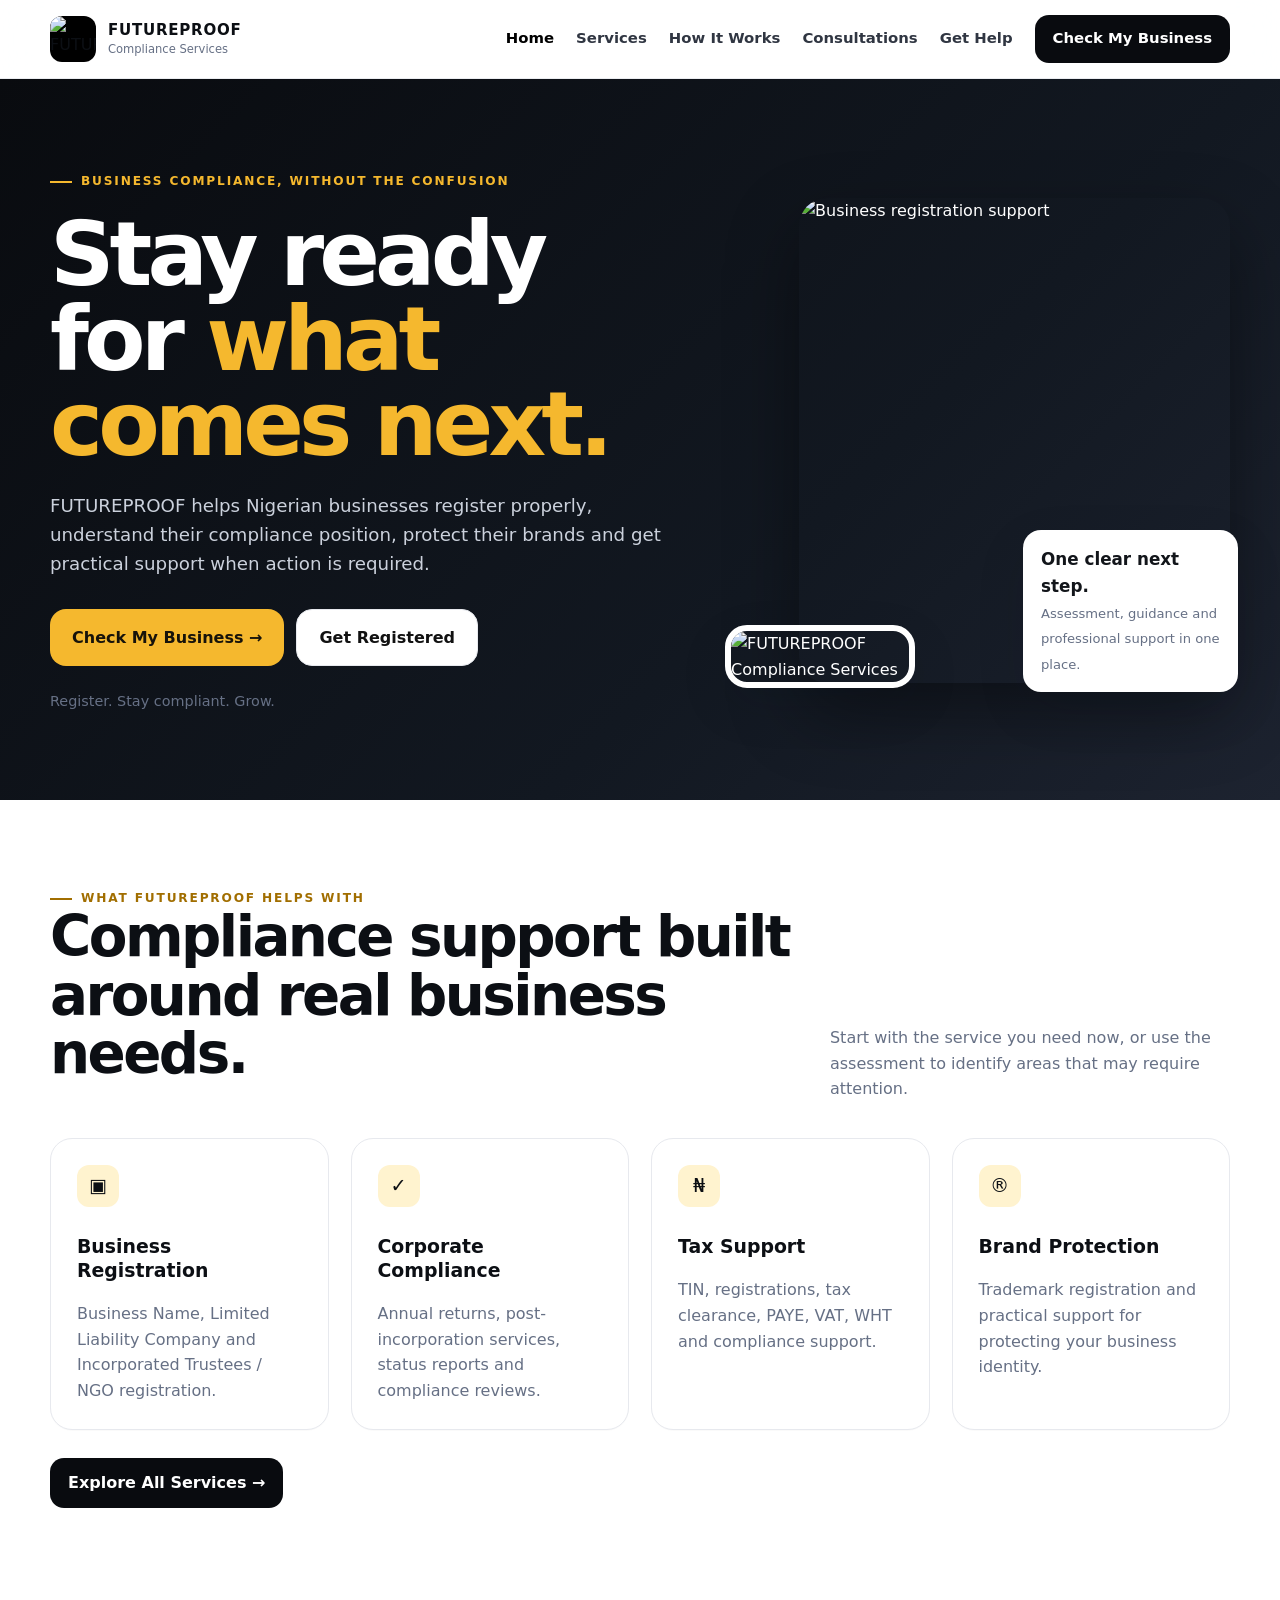
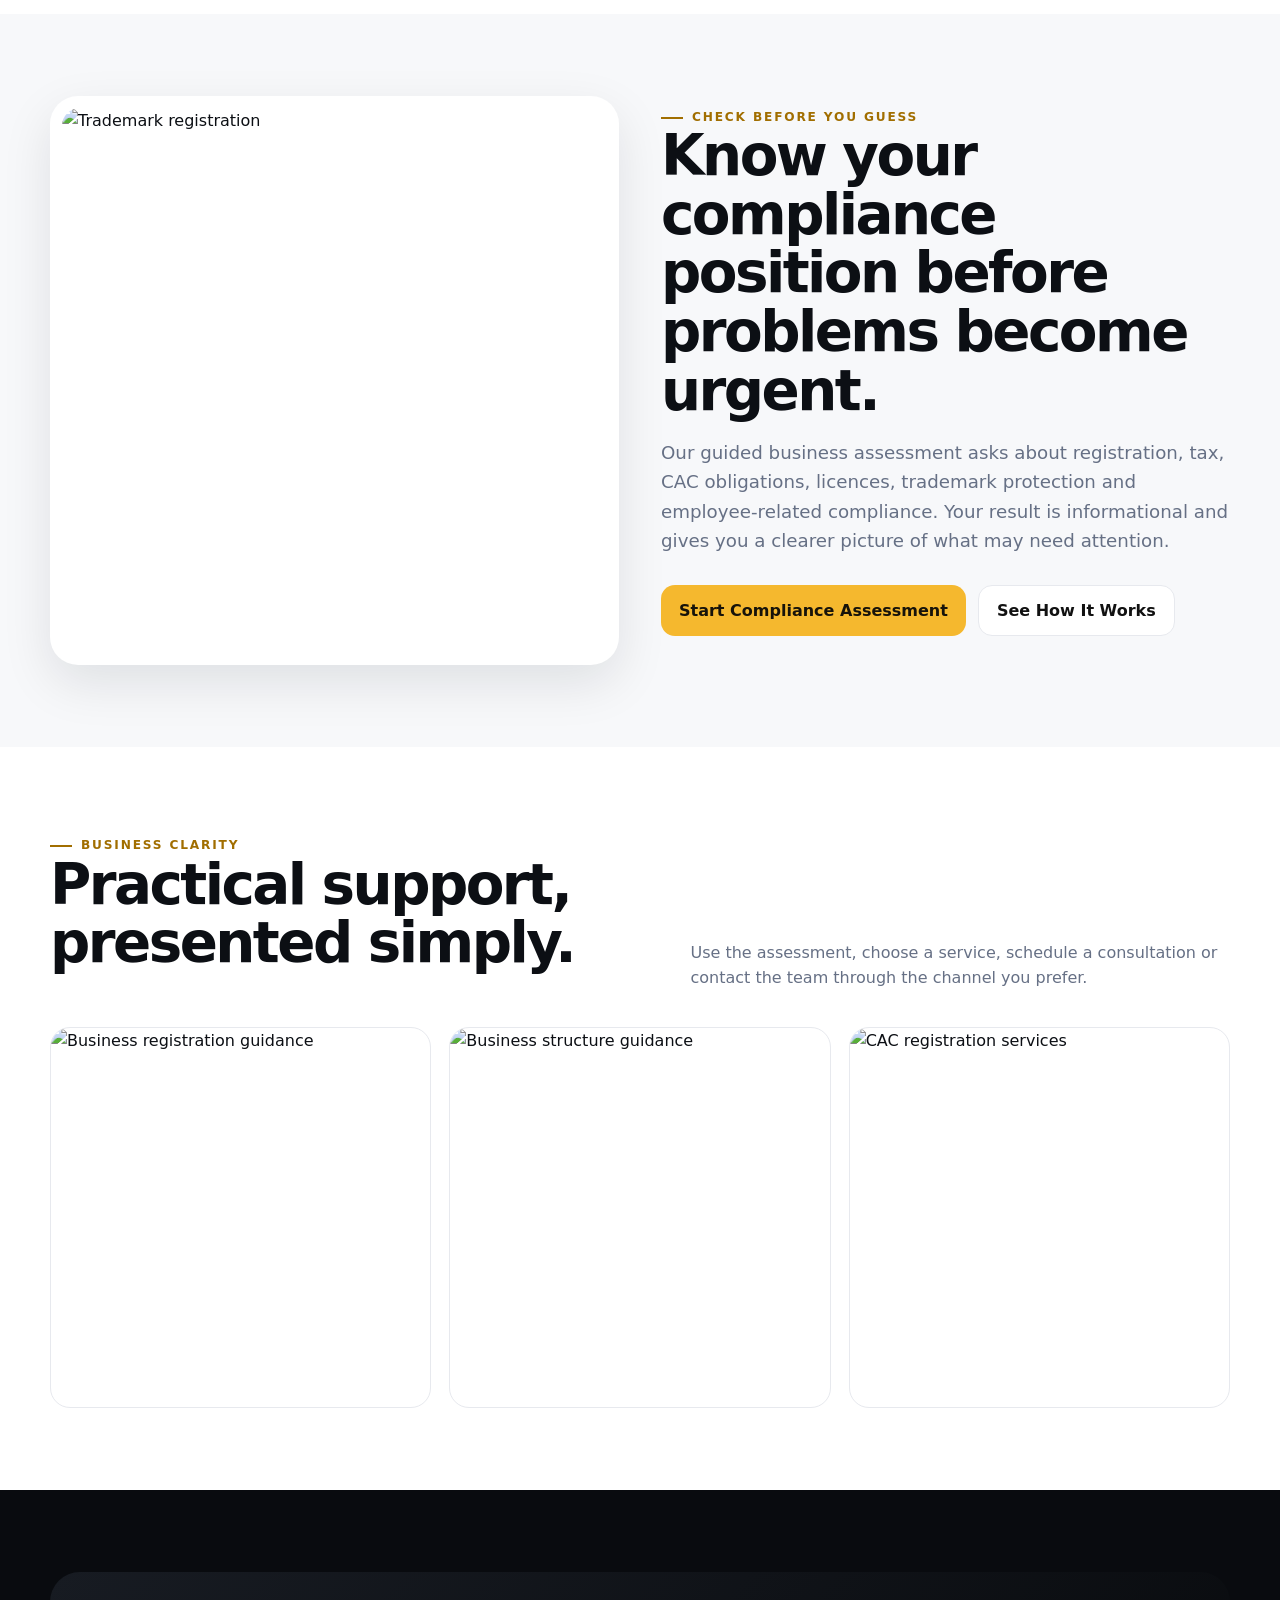
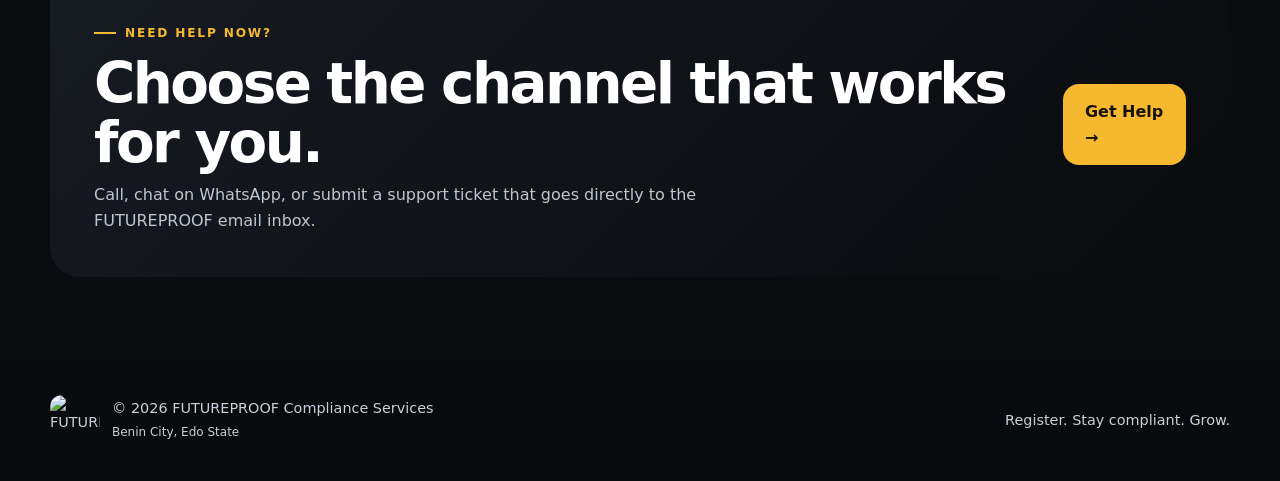
==== index.html @ 862837f2 "Add files via upload" ====
<!doctype html><html lang="en"><head><meta charset="UTF-8"><meta name="viewport" content="width=device-width,initial-scale=1"><meta name="description" content="FUTUREPROOF Compliance Services - business registration, compliance, tax and trademark support in Nigeria."><title>FUTUREPROOF Compliance Services</title><link rel="stylesheet" href="styles.css"></head><body>
<header class="site-header"><div class="container nav-wrap"><a class="brand" href="index.html"><img src="assets/LOGO.jpeg" alt="FUTUREPROOF logo"><span class="brand-copy"><strong>FUTUREPROOF</strong><small>Compliance Services</small></span></a><button class="menu-btn" id="menuBtn">☰</button><nav id="mainNav"><a class="active" href="index.html">Home</a><a href="services.html">Services</a><a href="how-it-works.html">How It Works</a><a href="consultations.html">Consultations</a><a href="get-help.html">Get Help</a><a class="btn btn-dark" href="assessment.html">Check My Business</a></nav></div></header>
<main>
<section class="hero"><div class="container hero-grid"><div><span class="eyebrow">BUSINESS COMPLIANCE, WITHOUT THE CONFUSION</span><h1>Stay ready for <span>what comes next.</span></h1><p class="lead">FUTUREPROOF helps Nigerian businesses register properly, understand their compliance position, protect their brands and get practical support when action is required.</p><div class="actions"><a class="btn btn-gold btn-lg" href="assessment.html">Check My Business →</a><a class="btn btn-light btn-lg" data-wa="Hello FUTUREPROOF, I want to register my business. Please guide me through the process.">Get Registered</a></div><p class="kicker">Register. Stay compliant. Grow.</p></div><div class="hero-visual"><img class="main-photo" src="assets/flyer-build-it.jpeg" alt="Business registration support"><img class="logo-float" src="assets/LOGO.jpeg" alt="FUTUREPROOF Compliance Services"><div class="hero-note"><b>One clear next step.</b><span>Assessment, guidance and professional support in one place.</span></div></div></div></section>
<section class="section white"><div class="container"><div class="section-head"><div><span class="eyebrow" style="color:#a16e00">WHAT FUTUREPROOF HELPS WITH</span><h2>Compliance support built around real business needs.</h2></div><p>Start with the service you need now, or use the assessment to identify areas that may require attention.</p></div><div class="grid grid-4"><article class="card"><div class="icon">▣</div><h3>Business Registration</h3><p>Business Name, Limited Liability Company and Incorporated Trustees / NGO registration.</p></article><article class="card"><div class="icon">✓</div><h3>Corporate Compliance</h3><p>Annual returns, post-incorporation services, status reports and compliance reviews.</p></article><article class="card"><div class="icon">₦</div><h3>Tax Support</h3><p>TIN, registrations, tax clearance, PAYE, VAT, WHT and compliance support.</p></article><article class="card"><div class="icon">®</div><h3>Brand Protection</h3><p>Trademark registration and practical support for protecting your business identity.</p></article></div><div class="actions" style="margin-top:28px"><a class="btn btn-dark" href="services.html">Explore All Services →</a></div></div></section>
<section class="section"><div class="container split"><div class="flyer-frame"><img src="assets/flyer-trademark.jpeg" alt="Trademark registration"></div><div><span class="eyebrow" style="color:#a16e00">CHECK BEFORE YOU GUESS</span><h2>Know your compliance position before problems become urgent.</h2><p class="lead" style="color:#667085">Our guided business assessment asks about registration, tax, CAC obligations, licences, trademark protection and employee-related compliance. Your result is informational and gives you a clearer picture of what may need attention.</p><div class="actions"><a class="btn btn-gold" href="assessment.html">Start Compliance Assessment</a><a class="btn btn-light" href="how-it-works.html">See How It Works</a></div></div></div></section>
<section class="section white"><div class="container"><div class="section-head"><div><span class="eyebrow" style="color:#a16e00">BUSINESS CLARITY</span><h2>Practical support, presented simply.</h2></div><p>Use the assessment, choose a service, schedule a consultation or contact the team through the channel you prefer.</p></div><div class="gallery"><img src="assets/flyer-impact.jpeg" alt="Business registration guidance"><img src="assets/flyer-business-type.jpeg" alt="Business structure guidance"><img src="assets/flyer-cac.jpeg" alt="CAC registration services"></div></div></section>
<section class="section dark"><div class="container"><div class="cta-band"><div><span class="eyebrow">NEED HELP NOW?</span><h2 style="margin:12px 0 10px">Choose the channel that works for you.</h2><p>Call, chat on WhatsApp, or submit a support ticket that goes directly to the FUTUREPROOF email inbox.</p></div><a class="btn btn-gold btn-lg" href="get-help.html">Get Help →</a></div></div></section>
</main><footer><div class="container footer-grid"><div class="footer-brand"><img src="assets/LOGO.jpeg" alt="FUTUREPROOF"><span>© 2026 FUTUREPROOF Compliance Services<br><small>Benin City, Edo State</small></span></div><span>Register. Stay compliant. Grow.</span></div></footer><script src="common.js"></script></body></html>
---- styles.css ----
:root{
  --bg:#f7f8fa;
  --surface:#ffffff;
  --ink:#0c0f14;
  --muted:#667085;
  --line:#e7e9ee;
  --gold:#f5b82e;
  --gold-2:#ffd86b;
  --dark:#090b0f;
  --dark-2:#11151c;
  --success:#14804a;
  --warning:#a66700;
  --danger:#b42318;
  --radius:22px;
  --shadow:0 18px 50px rgba(14,18,25,.10);
  --max:1180px;
}
*{box-sizing:border-box}
html{scroll-behavior:smooth}
body{margin:0;font-family:Inter,ui-sans-serif,system-ui,-apple-system,BlinkMacSystemFont,"Segoe UI",sans-serif;background:var(--bg);color:var(--ink);line-height:1.6}
a{color:inherit;text-decoration:none}
img{display:block;max-width:100%}
button,input,select,textarea{font:inherit}
.container{width:min(var(--max),calc(100% - 36px));margin:auto}
.site-header{position:sticky;top:0;z-index:50;background:rgba(255,255,255,.9);backdrop-filter:blur(18px);border-bottom:1px solid rgba(231,233,238,.85)}
.nav-wrap{display:flex;align-items:center;justify-content:space-between;min-height:78px;gap:22px}
.brand{display:flex;align-items:center;gap:12px;min-width:230px}
.brand img{width:46px;height:46px;border-radius:12px;object-fit:cover;background:#000}
.brand-copy{display:flex;flex-direction:column;line-height:1.05}
.brand-copy strong{font-size:.94rem;letter-spacing:.05em}
.brand-copy small{font-size:.72rem;color:var(--muted);margin-top:5px}
nav{display:flex;align-items:center;gap:22px;font-size:.93rem;font-weight:650}
nav a{color:#303642}
nav a:hover,nav a.active{color:#000}
.menu-btn{display:none;border:1px solid var(--line);background:#fff;border-radius:12px;width:44px;height:44px;font-size:1.2rem}
.btn{display:inline-flex;align-items:center;justify-content:center;gap:8px;border:0;border-radius:14px;padding:12px 18px;font-weight:750;cursor:pointer;transition:.2s ease}
.btn:hover{transform:translateY(-1px)}
.btn-dark{background:var(--dark);color:#fff}
.btn-gold{background:var(--gold);color:#17130a}
.btn-light{background:#fff;color:#111;border:1px solid var(--line)}
.btn-outline{background:transparent;border:1px solid #cfd4dc;color:#20252d}
.btn-lg{padding:15px 22px;border-radius:16px}
.btn.full{width:100%}
.hero{background:linear-gradient(135deg,#090b0f 0%,#121821 63%,#1d2330 100%);color:#fff;padding:86px 0 72px;overflow:hidden}
.hero-grid{display:grid;grid-template-columns:1.1fr .9fr;gap:58px;align-items:center}
.eyebrow{display:inline-flex;align-items:center;gap:9px;font-size:.76rem;font-weight:800;letter-spacing:.15em;text-transform:uppercase;color:var(--gold)}
.eyebrow::before{content:"";width:22px;height:2px;background:currentColor}
h1,h2,h3,p{margin-top:0}
h1{font-size:clamp(3rem,7vw,6.2rem);line-height:.95;letter-spacing:-.055em;margin:20px 0 24px;max-width:780px}
h1 span{color:var(--gold)}
h2{font-size:clamp(2rem,4.4vw,3.8rem);line-height:1.04;letter-spacing:-.045em;margin-bottom:18px}
h3{font-size:1.18rem;line-height:1.25}
.lead{font-size:1.14rem;color:#cbd1dc;max-width:650px}
.actions{display:flex;gap:12px;flex-wrap:wrap;margin:30px 0 24px}
.hero-visual{position:relative;min-height:520px}
.hero-visual .main-photo{position:absolute;inset:12px 0 0 74px;width:calc(100% - 74px);height:485px;object-fit:cover;border-radius:28px;box-shadow:0 30px 70px rgba(0,0,0,.4)}
.hero-visual .logo-float{position:absolute;left:0;bottom:18px;width:190px;border-radius:22px;border:6px solid #fff;box-shadow:var(--shadow)}
.hero-note{position:absolute;right:-8px;bottom:14px;background:#fff;color:#12151a;border-radius:18px;padding:16px 18px;width:215px;box-shadow:var(--shadow)}
.hero-note b{display:block;font-size:1.05rem}
.hero-note span{font-size:.82rem;color:var(--muted)}
.section{padding:82px 0}
.section.white{background:#fff}
.section.dark{background:var(--dark);color:#fff}
.section-head{display:flex;justify-content:space-between;gap:24px;align-items:end;margin-bottom:36px}
.section-head p{max-width:620px;color:var(--muted);margin-bottom:0}
.dark .section-head p{color:#aeb6c4}
.grid{display:grid;gap:22px}
.grid-3{grid-template-columns:repeat(3,1fr)}
.grid-4{grid-template-columns:repeat(4,1fr)}
.card{background:var(--surface);border:1px solid var(--line);border-radius:var(--radius);padding:26px;box-shadow:0 1px 0 rgba(0,0,0,.02)}
.card.soft{background:#fbfbfc}
.card.dark-card{background:#151922;color:#fff;border-color:#252b36}
.card p{color:var(--muted);margin-bottom:0}
.dark-card p{color:#aeb6c4}
.icon{width:42px;height:42px;border-radius:12px;background:#fff3cf;display:grid;place-items:center;margin-bottom:28px;font-size:1.2rem}
.pill{display:inline-flex;padding:7px 11px;border-radius:999px;background:#fff3cf;color:#7a5500;font-weight:750;font-size:.75rem}
.split{display:grid;grid-template-columns:1fr 1fr;gap:42px;align-items:center}
.flyer-frame{background:#fff;padding:12px;border-radius:28px;box-shadow:var(--shadow)}
.flyer-frame img{width:100%;border-radius:18px;aspect-ratio:1/1;object-fit:cover}
.gallery{display:grid;grid-template-columns:repeat(3,1fr);gap:18px}
.gallery img{width:100%;aspect-ratio:1/1;object-fit:cover;border-radius:20px;border:1px solid var(--line);background:#fff}
.cta-band{background:linear-gradient(135deg,#171b22,#080a0d);border-radius:30px;color:#fff;padding:44px;display:flex;justify-content:space-between;gap:30px;align-items:center}
.cta-band p{color:#bfc6d2;margin:0;max-width:640px}
.page-hero{padding:72px 0 56px;background:#fff;border-bottom:1px solid var(--line)}
.page-hero h1{color:#111;font-size:clamp(2.6rem,6vw,5.3rem);max-width:900px}
.page-hero h1 span{color:#b47a00}
.page-hero p{max-width:760px;color:var(--muted);font-size:1.08rem}
.steps{display:grid;grid-template-columns:repeat(4,1fr);gap:16px}
.step{background:#fff;border:1px solid var(--line);border-radius:20px;padding:24px}
.step b{display:inline-grid;place-items:center;width:40px;height:40px;border-radius:12px;background:#111;color:#fff;margin-bottom:26px}
.step p{color:var(--muted)}
.form-shell{max-width:880px;margin:auto;background:#fff;border:1px solid var(--line);border-radius:28px;padding:32px;box-shadow:var(--shadow)}
.progress-line{height:7px;background:#edf0f4;border-radius:99px;overflow:hidden;margin-bottom:12px}
.progress-line>div{height:100%;width:0;background:linear-gradient(90deg,var(--gold),#ffda65);transition:.25s}
.progress-meta{display:flex;justify-content:space-between;color:var(--muted);font-size:.84rem;margin-bottom:32px}
.field{margin-bottom:20px}
.field label{display:block;font-weight:750;margin-bottom:8px}
.field input,.field select,.field textarea{width:100%;border:1px solid #d8dde5;border-radius:13px;padding:13px 14px;background:#fff;color:#111;outline:none}
.field textarea{min-height:135px;resize:vertical}
.field input:focus,.field select:focus,.field textarea:focus{border-color:#c99820;box-shadow:0 0 0 4px rgba(245,184,46,.14)}
.field small{display:block;color:var(--muted);margin-top:6px}
.option-grid{display:grid;grid-template-columns:repeat(2,1fr);gap:12px}
.option{border:1px solid #d8dde5;border-radius:14px;padding:14px;cursor:pointer;background:#fff}
.option:has(input:checked){border-color:#d9a319;background:#fff9e8}
.option input{margin-right:8px}
.form-actions{display:flex;justify-content:space-between;gap:12px;margin-top:30px}
.results-head{display:grid;grid-template-columns:160px 1fr;gap:26px;align-items:center}
.score-ring{width:150px;height:150px;border-radius:50%;display:grid;place-items:center;background:conic-gradient(var(--gold) var(--score,0%),#eceef2 0);position:relative}
.score-ring::after{content:"";position:absolute;inset:14px;background:#fff;border-radius:50%}
.score-ring strong{position:relative;z-index:1;font-size:2rem}
.result-list{display:grid;gap:12px;margin-top:28px}
.result-item{display:flex;justify-content:space-between;gap:18px;align-items:center;border:1px solid var(--line);border-radius:15px;padding:14px 16px}
.status{font-size:.78rem;font-weight:800;padding:6px 9px;border-radius:999px;white-space:nowrap}
.status.ok{background:#e8f7ef;color:var(--success)}
.status.warn{background:#fff3d7;color:var(--warning)}
.status.bad{background:#feecea;color:var(--danger)}
.status.na{background:#f0f2f5;color:#667085}
.contact-methods{display:grid;grid-template-columns:repeat(3,1fr);gap:18px}
.method{background:#fff;border:1px solid var(--line);border-radius:22px;padding:26px}
.method .big{font-size:2rem;margin-bottom:18px}
.ticket-layout{display:grid;grid-template-columns:.8fr 1.2fr;gap:28px}
.note{border:1px solid #efd487;background:#fff8e5;border-radius:14px;padding:14px;color:#6e5411;font-size:.9rem}
.consult-card{display:flex;flex-direction:column;min-height:280px}
.consult-card .actions{margin-top:auto}
footer{background:#080a0d;color:#c8cfda;padding:36px 0;font-size:.9rem}
.footer-grid{display:flex;justify-content:space-between;gap:18px;align-items:center}
.footer-grid img{width:50px;height:50px;object-fit:cover;border-radius:12px}
.footer-brand{display:flex;align-items:center;gap:12px}
.kicker{color:var(--muted);font-size:.9rem}
@media(max-width:900px){
  nav{display:none;position:absolute;top:72px;left:18px;right:18px;flex-direction:column;align-items:stretch;background:#fff;padding:18px;border:1px solid var(--line);border-radius:18px;box-shadow:var(--shadow)}
  nav.open{display:flex}.menu-btn{display:block}.brand{min-width:auto}
  .hero-grid,.split,.ticket-layout{grid-template-columns:1fr}.hero{padding-top:60px}.hero-visual{min-height:460px}.hero-visual .main-photo{left:45px;width:calc(100% - 45px);height:420px}
  .grid-3,.grid-4,.steps,.contact-methods{grid-template-columns:1fr 1fr}.gallery{grid-template-columns:repeat(2,1fr)}
  .section-head{align-items:start;flex-direction:column}.cta-band{align-items:flex-start;flex-direction:column}
}
@media(max-width:600px){
  .container{width:min(100% - 24px,var(--max))}.site-header .container{width:calc(100% - 20px)}
  .brand-copy strong{font-size:.83rem}.brand-copy small{font-size:.65rem}.brand img{width:40px;height:40px}
  .hero{padding:46px 0}.hero-grid{gap:34px}.hero-visual{min-height:355px}.hero-visual .main-photo{left:30px;width:calc(100% - 30px);height:320px;border-radius:20px}.hero-visual .logo-float{width:120px;border-width:4px}.hero-note{display:none}
  .grid-3,.grid-4,.steps,.contact-methods,.gallery,.option-grid{grid-template-columns:1fr}
  .section{padding:58px 0}.page-hero{padding:50px 0 40px}.form-shell{padding:20px;border-radius:20px}
  .results-head{grid-template-columns:1fr}.score-ring{margin:auto}.result-item{align-items:flex-start;flex-direction:column}.footer-grid{align-items:flex-start;flex-direction:column}
  .actions,.form-actions{flex-direction:column}.actions .btn,.form-actions .btn{width:100%}
}
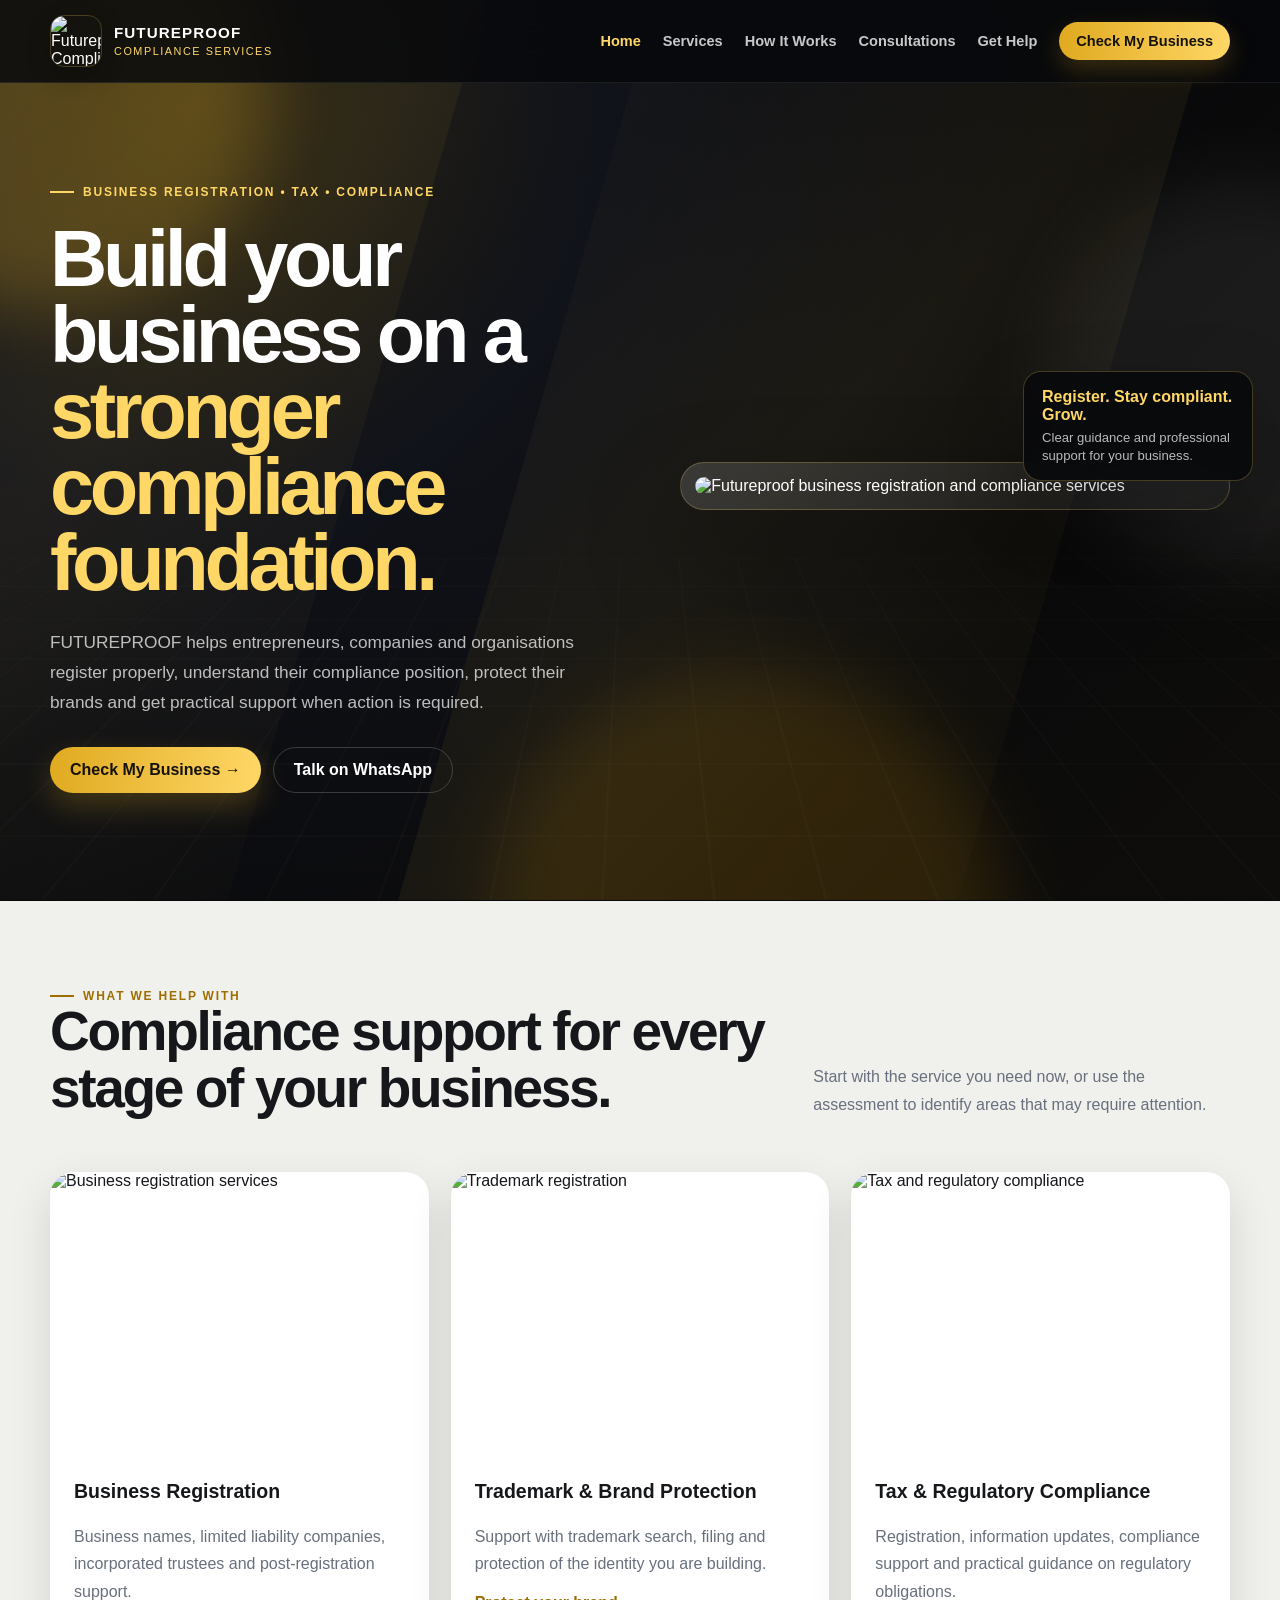
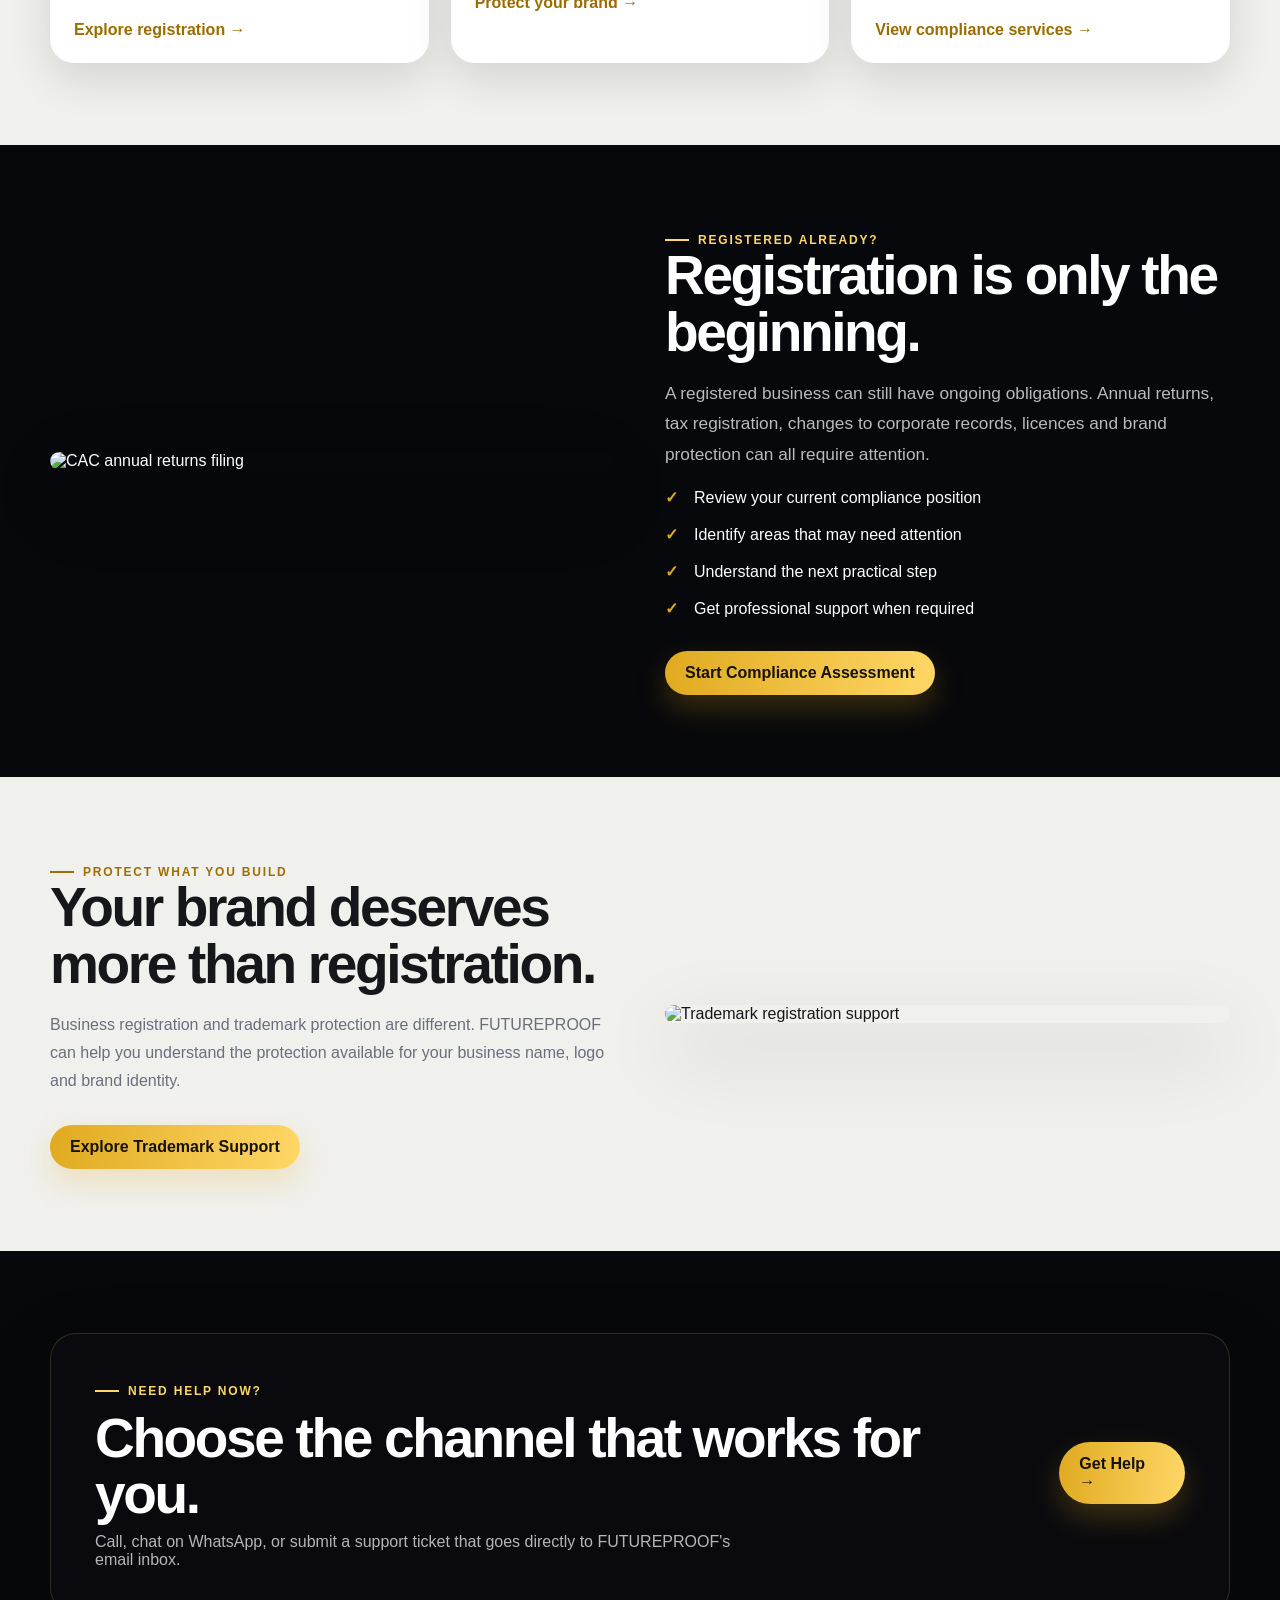
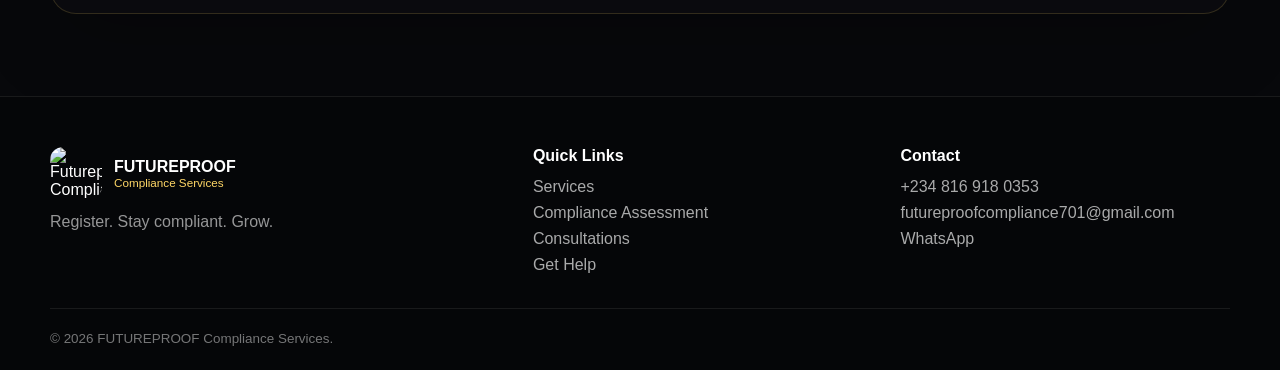
==== commit 731e496d: "Add files via upload" ====
--- a/index.html
+++ b/index.html
@@ -1,9 +1,8 @@
-<!doctype html><html lang="en"><head><meta charset="UTF-8"><meta name="viewport" content="width=device-width,initial-scale=1"><meta name="description" content="FUTUREPROOF Compliance Services - business registration, compliance, tax and trademark support in Nigeria."><title>FUTUREPROOF Compliance Services</title><link rel="stylesheet" href="styles.css"></head><body>
-<header class="site-header"><div class="container nav-wrap"><a class="brand" href="index.html"><img src="assets/LOGO.jpeg" alt="FUTUREPROOF logo"><span class="brand-copy"><strong>FUTUREPROOF</strong><small>Compliance Services</small></span></a><button class="menu-btn" id="menuBtn">☰</button><nav id="mainNav"><a class="active" href="index.html">Home</a><a href="services.html">Services</a><a href="how-it-works.html">How It Works</a><a href="consultations.html">Consultations</a><a href="get-help.html">Get Help</a><a class="btn btn-dark" href="assessment.html">Check My Business</a></nav></div></header>
-<main>
-<section class="hero"><div class="container hero-grid"><div><span class="eyebrow">BUSINESS COMPLIANCE, WITHOUT THE CONFUSION</span><h1>Stay ready for <span>what comes next.</span></h1><p class="lead">FUTUREPROOF helps Nigerian businesses register properly, understand their compliance position, protect their brands and get practical support when action is required.</p><div class="actions"><a class="btn btn-gold btn-lg" href="assessment.html">Check My Business →</a><a class="btn btn-light btn-lg" data-wa="Hello FUTUREPROOF, I want to register my business. Please guide me through the process.">Get Registered</a></div><p class="kicker">Register. Stay compliant. Grow.</p></div><div class="hero-visual"><img class="main-photo" src="assets/flyer-build-it.jpeg" alt="Business registration support"><img class="logo-float" src="assets/LOGO.jpeg" alt="FUTUREPROOF Compliance Services"><div class="hero-note"><b>One clear next step.</b><span>Assessment, guidance and professional support in one place.</span></div></div></div></section>
-<section class="section white"><div class="container"><div class="section-head"><div><span class="eyebrow" style="color:#a16e00">WHAT FUTUREPROOF HELPS WITH</span><h2>Compliance support built around real business needs.</h2></div><p>Start with the service you need now, or use the assessment to identify areas that may require attention.</p></div><div class="grid grid-4"><article class="card"><div class="icon">▣</div><h3>Business Registration</h3><p>Business Name, Limited Liability Company and Incorporated Trustees / NGO registration.</p></article><article class="card"><div class="icon">✓</div><h3>Corporate Compliance</h3><p>Annual returns, post-incorporation services, status reports and compliance reviews.</p></article><article class="card"><div class="icon">₦</div><h3>Tax Support</h3><p>TIN, registrations, tax clearance, PAYE, VAT, WHT and compliance support.</p></article><article class="card"><div class="icon">®</div><h3>Brand Protection</h3><p>Trademark registration and practical support for protecting your business identity.</p></article></div><div class="actions" style="margin-top:28px"><a class="btn btn-dark" href="services.html">Explore All Services →</a></div></div></section>
-<section class="section"><div class="container split"><div class="flyer-frame"><img src="assets/flyer-trademark.jpeg" alt="Trademark registration"></div><div><span class="eyebrow" style="color:#a16e00">CHECK BEFORE YOU GUESS</span><h2>Know your compliance position before problems become urgent.</h2><p class="lead" style="color:#667085">Our guided business assessment asks about registration, tax, CAC obligations, licences, trademark protection and employee-related compliance. Your result is informational and gives you a clearer picture of what may need attention.</p><div class="actions"><a class="btn btn-gold" href="assessment.html">Start Compliance Assessment</a><a class="btn btn-light" href="how-it-works.html">See How It Works</a></div></div></div></section>
-<section class="section white"><div class="container"><div class="section-head"><div><span class="eyebrow" style="color:#a16e00">BUSINESS CLARITY</span><h2>Practical support, presented simply.</h2></div><p>Use the assessment, choose a service, schedule a consultation or contact the team through the channel you prefer.</p></div><div class="gallery"><img src="assets/flyer-impact.jpeg" alt="Business registration guidance"><img src="assets/flyer-business-type.jpeg" alt="Business structure guidance"><img src="assets/flyer-cac.jpeg" alt="CAC registration services"></div></div></section>
-<section class="section dark"><div class="container"><div class="cta-band"><div><span class="eyebrow">NEED HELP NOW?</span><h2 style="margin:12px 0 10px">Choose the channel that works for you.</h2><p>Call, chat on WhatsApp, or submit a support ticket that goes directly to the FUTUREPROOF email inbox.</p></div><a class="btn btn-gold btn-lg" href="get-help.html">Get Help →</a></div></div></section>
-</main><footer><div class="container footer-grid"><div class="footer-brand"><img src="assets/LOGO.jpeg" alt="FUTUREPROOF"><span>© 2026 FUTUREPROOF Compliance Services<br><small>Benin City, Edo State</small></span></div><span>Register. Stay compliant. Grow.</span></div></footer><script src="common.js"></script></body></html>
+<!doctype html><html lang="en"><head><meta charset="UTF-8"><meta name="viewport" content="width=device-width,initial-scale=1"><meta name="description" content="FUTUREPROOF Compliance Services helps Nigerian businesses register, stay compliant, protect their brands and grow."><title>FUTUREPROOF Compliance Services</title><link rel="stylesheet" href="styles.css"></head><body>
+<div id="site-header"></div><main class="page-content">
+<section class="hero"><div class="container hero-grid"><div class="reveal"><span class="eyebrow">BUSINESS REGISTRATION • TAX • COMPLIANCE</span><h1>Build your business on a <span>stronger compliance foundation.</span></h1><p class="lead">FUTUREPROOF helps entrepreneurs, companies and organisations register properly, understand their compliance position, protect their brands and get practical support when action is required.</p><div class="actions"><a class="btn btn-gold" href="assessment.html">Check My Business →</a><a class="btn btn-outline" data-wa="Hello FUTUREPROOF, I would like help with business registration and compliance.">Talk on WhatsApp</a></div></div><div class="hero-visual reveal"><img src="assets/business-registration.jpeg" alt="Futureproof business registration and compliance services"><div class="hero-note"><b>Register. Stay compliant. Grow.</b><span>Clear guidance and professional support for your business.</span></div></div></div></section>
+<section class="section white"><div class="container"><div class="section-head reveal"><div><span class="eyebrow dark-eyebrow">WHAT WE HELP WITH</span><h2>Compliance support for every stage of your business.</h2></div><p>Start with the service you need now, or use the assessment to identify areas that may require attention.</p></div><div class="grid grid-3"><article class="feature-card reveal"><img src="assets/business-registration.jpeg" alt="Business registration services"><div class="feature-card-body"><h3>Business Registration</h3><p>Business names, limited liability companies, incorporated trustees and post-registration support.</p><a class="text-link" href="services.html">Explore registration →</a></div></article><article class="feature-card reveal"><img src="assets/trademark-registration.jpeg" alt="Trademark registration"><div class="feature-card-body"><h3>Trademark & Brand Protection</h3><p>Support with trademark search, filing and protection of the identity you are building.</p><a class="text-link" href="services.html">Protect your brand →</a></div></article><article class="feature-card reveal"><img src="assets/nrs-registration.jpeg" alt="Tax and regulatory compliance"><div class="feature-card-body"><h3>Tax & Regulatory Compliance</h3><p>Registration, information updates, compliance support and practical guidance on regulatory obligations.</p><a class="text-link" href="services.html">View compliance services →</a></div></article></div></div></section>
+<section class="section dark"><div class="container split"><div class="split-image reveal"><img src="assets/annual-returns.jpeg" alt="CAC annual returns filing"></div><div class="reveal"><span class="eyebrow">REGISTERED ALREADY?</span><h2>Registration is only the beginning.</h2><p class="lead">A registered business can still have ongoing obligations. Annual returns, tax registration, changes to corporate records, licences and brand protection can all require attention.</p><ul class="check-list"><li>Review your current compliance position</li><li>Identify areas that may need attention</li><li>Understand the next practical step</li><li>Get professional support when required</li></ul><div class="actions"><a class="btn btn-gold" href="assessment.html">Start Compliance Assessment</a></div></div></div></section>
+<section class="section white"><div class="container split"><div class="reveal"><span class="eyebrow dark-eyebrow">PROTECT WHAT YOU BUILD</span><h2>Your brand deserves more than registration.</h2><p style="color:var(--muted);line-height:1.75">Business registration and trademark protection are different. FUTUREPROOF can help you understand the protection available for your business name, logo and brand identity.</p><div class="actions"><a class="btn btn-gold" href="services.html">Explore Trademark Support</a></div></div><div class="split-image reveal"><img src="assets/trademark-registration.jpeg" alt="Trademark registration support"></div></div></section>
+<section class="section dark"><div class="container"><div class="dark-glass cta-band reveal"><div><span class="eyebrow">NEED HELP NOW?</span><h2 style="margin:12px 0 10px">Choose the channel that works for you.</h2><p>Call, chat on WhatsApp, or submit a support ticket that goes directly to FUTUREPROOF's email inbox.</p></div><a class="btn btn-gold" href="get-help.html">Get Help →</a></div></div></section>
+</main><div id="site-footer"></div><script src="common.js"></script></body></html>
--- a/styles.css
+++ b/styles.css
@@ -1,145 +1,15 @@
 :root{
-  --bg:#f7f8fa;
-  --surface:#ffffff;
-  --ink:#0c0f14;
-  --muted:#667085;
-  --line:#e7e9ee;
-  --gold:#f5b82e;
-  --gold-2:#ffd86b;
-  --dark:#090b0f;
-  --dark-2:#11151c;
-  --success:#14804a;
-  --warning:#a66700;
-  --danger:#b42318;
-  --radius:22px;
-  --shadow:0 18px 50px rgba(14,18,25,.10);
-  --max:1180px;
+  --bg:#07080b;--bg2:#111319;--surface:#fff;--surface-soft:#f6f6f3;--ink:#15171b;--muted:#68707d;
+  --gold:#e0aa20;--gold2:#ffd766;--gold3:#9d6f00;--line:#e4e6eb;--dark:#0b0c10;
+  --shadow:0 28px 80px rgba(0,0,0,.20);--shadow-soft:0 16px 44px rgba(0,0,0,.12);--radius:26px;--max:1180px;
 }
-*{box-sizing:border-box}
-html{scroll-behavior:smooth}
-body{margin:0;font-family:Inter,ui-sans-serif,system-ui,-apple-system,BlinkMacSystemFont,"Segoe UI",sans-serif;background:var(--bg);color:var(--ink);line-height:1.6}
-a{color:inherit;text-decoration:none}
-img{display:block;max-width:100%}
-button,input,select,textarea{font:inherit}
-.container{width:min(var(--max),calc(100% - 36px));margin:auto}
-.site-header{position:sticky;top:0;z-index:50;background:rgba(255,255,255,.9);backdrop-filter:blur(18px);border-bottom:1px solid rgba(231,233,238,.85)}
-.nav-wrap{display:flex;align-items:center;justify-content:space-between;min-height:78px;gap:22px}
-.brand{display:flex;align-items:center;gap:12px;min-width:230px}
-.brand img{width:46px;height:46px;border-radius:12px;object-fit:cover;background:#000}
-.brand-copy{display:flex;flex-direction:column;line-height:1.05}
-.brand-copy strong{font-size:.94rem;letter-spacing:.05em}
-.brand-copy small{font-size:.72rem;color:var(--muted);margin-top:5px}
-nav{display:flex;align-items:center;gap:22px;font-size:.93rem;font-weight:650}
-nav a{color:#303642}
-nav a:hover,nav a.active{color:#000}
-.menu-btn{display:none;border:1px solid var(--line);background:#fff;border-radius:12px;width:44px;height:44px;font-size:1.2rem}
-.btn{display:inline-flex;align-items:center;justify-content:center;gap:8px;border:0;border-radius:14px;padding:12px 18px;font-weight:750;cursor:pointer;transition:.2s ease}
-.btn:hover{transform:translateY(-1px)}
-.btn-dark{background:var(--dark);color:#fff}
-.btn-gold{background:var(--gold);color:#17130a}
-.btn-light{background:#fff;color:#111;border:1px solid var(--line)}
-.btn-outline{background:transparent;border:1px solid #cfd4dc;color:#20252d}
-.btn-lg{padding:15px 22px;border-radius:16px}
-.btn.full{width:100%}
-.hero{background:linear-gradient(135deg,#090b0f 0%,#121821 63%,#1d2330 100%);color:#fff;padding:86px 0 72px;overflow:hidden}
-.hero-grid{display:grid;grid-template-columns:1.1fr .9fr;gap:58px;align-items:center}
-.eyebrow{display:inline-flex;align-items:center;gap:9px;font-size:.76rem;font-weight:800;letter-spacing:.15em;text-transform:uppercase;color:var(--gold)}
-.eyebrow::before{content:"";width:22px;height:2px;background:currentColor}
-h1,h2,h3,p{margin-top:0}
-h1{font-size:clamp(3rem,7vw,6.2rem);line-height:.95;letter-spacing:-.055em;margin:20px 0 24px;max-width:780px}
-h1 span{color:var(--gold)}
-h2{font-size:clamp(2rem,4.4vw,3.8rem);line-height:1.04;letter-spacing:-.045em;margin-bottom:18px}
-h3{font-size:1.18rem;line-height:1.25}
-.lead{font-size:1.14rem;color:#cbd1dc;max-width:650px}
-.actions{display:flex;gap:12px;flex-wrap:wrap;margin:30px 0 24px}
-.hero-visual{position:relative;min-height:520px}
-.hero-visual .main-photo{position:absolute;inset:12px 0 0 74px;width:calc(100% - 74px);height:485px;object-fit:cover;border-radius:28px;box-shadow:0 30px 70px rgba(0,0,0,.4)}
-.hero-visual .logo-float{position:absolute;left:0;bottom:18px;width:190px;border-radius:22px;border:6px solid #fff;box-shadow:var(--shadow)}
-.hero-note{position:absolute;right:-8px;bottom:14px;background:#fff;color:#12151a;border-radius:18px;padding:16px 18px;width:215px;box-shadow:var(--shadow)}
-.hero-note b{display:block;font-size:1.05rem}
-.hero-note span{font-size:.82rem;color:var(--muted)}
-.section{padding:82px 0}
-.section.white{background:#fff}
-.section.dark{background:var(--dark);color:#fff}
-.section-head{display:flex;justify-content:space-between;gap:24px;align-items:end;margin-bottom:36px}
-.section-head p{max-width:620px;color:var(--muted);margin-bottom:0}
-.dark .section-head p{color:#aeb6c4}
-.grid{display:grid;gap:22px}
-.grid-3{grid-template-columns:repeat(3,1fr)}
-.grid-4{grid-template-columns:repeat(4,1fr)}
-.card{background:var(--surface);border:1px solid var(--line);border-radius:var(--radius);padding:26px;box-shadow:0 1px 0 rgba(0,0,0,.02)}
-.card.soft{background:#fbfbfc}
-.card.dark-card{background:#151922;color:#fff;border-color:#252b36}
-.card p{color:var(--muted);margin-bottom:0}
-.dark-card p{color:#aeb6c4}
-.icon{width:42px;height:42px;border-radius:12px;background:#fff3cf;display:grid;place-items:center;margin-bottom:28px;font-size:1.2rem}
-.pill{display:inline-flex;padding:7px 11px;border-radius:999px;background:#fff3cf;color:#7a5500;font-weight:750;font-size:.75rem}
-.split{display:grid;grid-template-columns:1fr 1fr;gap:42px;align-items:center}
-.flyer-frame{background:#fff;padding:12px;border-radius:28px;box-shadow:var(--shadow)}
-.flyer-frame img{width:100%;border-radius:18px;aspect-ratio:1/1;object-fit:cover}
-.gallery{display:grid;grid-template-columns:repeat(3,1fr);gap:18px}
-.gallery img{width:100%;aspect-ratio:1/1;object-fit:cover;border-radius:20px;border:1px solid var(--line);background:#fff}
-.cta-band{background:linear-gradient(135deg,#171b22,#080a0d);border-radius:30px;color:#fff;padding:44px;display:flex;justify-content:space-between;gap:30px;align-items:center}
-.cta-band p{color:#bfc6d2;margin:0;max-width:640px}
-.page-hero{padding:72px 0 56px;background:#fff;border-bottom:1px solid var(--line)}
-.page-hero h1{color:#111;font-size:clamp(2.6rem,6vw,5.3rem);max-width:900px}
-.page-hero h1 span{color:#b47a00}
-.page-hero p{max-width:760px;color:var(--muted);font-size:1.08rem}
-.steps{display:grid;grid-template-columns:repeat(4,1fr);gap:16px}
-.step{background:#fff;border:1px solid var(--line);border-radius:20px;padding:24px}
-.step b{display:inline-grid;place-items:center;width:40px;height:40px;border-radius:12px;background:#111;color:#fff;margin-bottom:26px}
-.step p{color:var(--muted)}
-.form-shell{max-width:880px;margin:auto;background:#fff;border:1px solid var(--line);border-radius:28px;padding:32px;box-shadow:var(--shadow)}
-.progress-line{height:7px;background:#edf0f4;border-radius:99px;overflow:hidden;margin-bottom:12px}
-.progress-line>div{height:100%;width:0;background:linear-gradient(90deg,var(--gold),#ffda65);transition:.25s}
-.progress-meta{display:flex;justify-content:space-between;color:var(--muted);font-size:.84rem;margin-bottom:32px}
-.field{margin-bottom:20px}
-.field label{display:block;font-weight:750;margin-bottom:8px}
-.field input,.field select,.field textarea{width:100%;border:1px solid #d8dde5;border-radius:13px;padding:13px 14px;background:#fff;color:#111;outline:none}
-.field textarea{min-height:135px;resize:vertical}
-.field input:focus,.field select:focus,.field textarea:focus{border-color:#c99820;box-shadow:0 0 0 4px rgba(245,184,46,.14)}
-.field small{display:block;color:var(--muted);margin-top:6px}
-.option-grid{display:grid;grid-template-columns:repeat(2,1fr);gap:12px}
-.option{border:1px solid #d8dde5;border-radius:14px;padding:14px;cursor:pointer;background:#fff}
-.option:has(input:checked){border-color:#d9a319;background:#fff9e8}
-.option input{margin-right:8px}
-.form-actions{display:flex;justify-content:space-between;gap:12px;margin-top:30px}
-.results-head{display:grid;grid-template-columns:160px 1fr;gap:26px;align-items:center}
-.score-ring{width:150px;height:150px;border-radius:50%;display:grid;place-items:center;background:conic-gradient(var(--gold) var(--score,0%),#eceef2 0);position:relative}
-.score-ring::after{content:"";position:absolute;inset:14px;background:#fff;border-radius:50%}
-.score-ring strong{position:relative;z-index:1;font-size:2rem}
-.result-list{display:grid;gap:12px;margin-top:28px}
-.result-item{display:flex;justify-content:space-between;gap:18px;align-items:center;border:1px solid var(--line);border-radius:15px;padding:14px 16px}
-.status{font-size:.78rem;font-weight:800;padding:6px 9px;border-radius:999px;white-space:nowrap}
-.status.ok{background:#e8f7ef;color:var(--success)}
-.status.warn{background:#fff3d7;color:var(--warning)}
-.status.bad{background:#feecea;color:var(--danger)}
-.status.na{background:#f0f2f5;color:#667085}
-.contact-methods{display:grid;grid-template-columns:repeat(3,1fr);gap:18px}
-.method{background:#fff;border:1px solid var(--line);border-radius:22px;padding:26px}
-.method .big{font-size:2rem;margin-bottom:18px}
-.ticket-layout{display:grid;grid-template-columns:.8fr 1.2fr;gap:28px}
-.note{border:1px solid #efd487;background:#fff8e5;border-radius:14px;padding:14px;color:#6e5411;font-size:.9rem}
-.consult-card{display:flex;flex-direction:column;min-height:280px}
-.consult-card .actions{margin-top:auto}
-footer{background:#080a0d;color:#c8cfda;padding:36px 0;font-size:.9rem}
-.footer-grid{display:flex;justify-content:space-between;gap:18px;align-items:center}
-.footer-grid img{width:50px;height:50px;object-fit:cover;border-radius:12px}
-.footer-brand{display:flex;align-items:center;gap:12px}
-.kicker{color:var(--muted);font-size:.9rem}
-@media(max-width:900px){
-  nav{display:none;position:absolute;top:72px;left:18px;right:18px;flex-direction:column;align-items:stretch;background:#fff;padding:18px;border:1px solid var(--line);border-radius:18px;box-shadow:var(--shadow)}
-  nav.open{display:flex}.menu-btn{display:block}.brand{min-width:auto}
-  .hero-grid,.split,.ticket-layout{grid-template-columns:1fr}.hero{padding-top:60px}.hero-visual{min-height:460px}.hero-visual .main-photo{left:45px;width:calc(100% - 45px);height:420px}
-  .grid-3,.grid-4,.steps,.contact-methods{grid-template-columns:1fr 1fr}.gallery{grid-template-columns:repeat(2,1fr)}
-  .section-head{align-items:start;flex-direction:column}.cta-band{align-items:flex-start;flex-direction:column}
-}
-@media(max-width:600px){
-  .container{width:min(100% - 24px,var(--max))}.site-header .container{width:calc(100% - 20px)}
-  .brand-copy strong{font-size:.83rem}.brand-copy small{font-size:.65rem}.brand img{width:40px;height:40px}
-  .hero{padding:46px 0}.hero-grid{gap:34px}.hero-visual{min-height:355px}.hero-visual .main-photo{left:30px;width:calc(100% - 30px);height:320px;border-radius:20px}.hero-visual .logo-float{width:120px;border-width:4px}.hero-note{display:none}
-  .grid-3,.grid-4,.steps,.contact-methods,.gallery,.option-grid{grid-template-columns:1fr}
-  .section{padding:58px 0}.page-hero{padding:50px 0 40px}.form-shell{padding:20px;border-radius:20px}
-  .results-head{grid-template-columns:1fr}.score-ring{margin:auto}.result-item{align-items:flex-start;flex-direction:column}.footer-grid{align-items:flex-start;flex-direction:column}
-  .actions,.form-actions{flex-direction:column}.actions .btn,.form-actions .btn{width:100%}
-}
+*{box-sizing:border-box}html{scroll-behavior:smooth}body{margin:0;font-family:Inter,"Segoe UI",Arial,sans-serif;color:var(--ink);background:var(--bg);overflow-x:hidden}a{color:inherit;text-decoration:none}img{display:block;max-width:100%}button,input,select,textarea{font:inherit}.container{width:min(var(--max),calc(100% - 40px));margin:auto}.page-content{position:relative;z-index:1}
+.scene-bg{position:fixed;inset:0;z-index:-10;overflow:hidden;background:radial-gradient(circle at 15% 12%,#2a230f 0,#11131a 30%,#07080b 70%)}.scene-bg:after{content:"";position:absolute;inset:0;background:linear-gradient(135deg,rgba(255,255,255,.025),transparent 38%,rgba(224,170,32,.035));pointer-events:none}.scene-glow{position:absolute;border-radius:50%;filter:blur(34px);opacity:.55}.glow-a{width:440px;height:440px;left:-170px;top:-130px;background:rgba(231,177,38,.42);animation:driftA 15s ease-in-out infinite}.glow-b{width:390px;height:390px;right:-160px;top:20%;background:rgba(255,255,255,.12);animation:driftB 17s ease-in-out infinite}.glow-c{width:520px;height:520px;left:38%;bottom:-290px;background:rgba(183,125,0,.32);animation:driftC 19s ease-in-out infinite}.scene-grid{position:absolute;left:-15%;right:-15%;bottom:-34%;height:72%;background-image:linear-gradient(rgba(255,255,255,.035) 1px,transparent 1px),linear-gradient(90deg,rgba(255,255,255,.035) 1px,transparent 1px);background-size:58px 58px;transform:perspective(720px) rotateX(63deg);transform-origin:center top;opacity:.55}.scene-beam{position:absolute;width:42%;height:150%;top:-25%;background:linear-gradient(115deg,transparent,rgba(255,207,72,.06),transparent);transform:rotate(16deg);animation:beam 13s linear infinite}.beam-a{left:-15%}.beam-b{left:42%;animation-delay:-6s}@keyframes driftA{50%{transform:translate(120px,85px) scale(1.1)}}@keyframes driftB{50%{transform:translate(-120px,75px) scale(.92)}}@keyframes driftC{50%{transform:translate(65px,-100px)}}@keyframes beam{from{translate:-35% 0}to{translate:130% 0}}
+.site-header{position:sticky;top:0;z-index:100;background:rgba(7,8,11,.82);backdrop-filter:blur(20px);-webkit-backdrop-filter:blur(20px);border-bottom:1px solid rgba(255,255,255,.08)}.nav-wrap{min-height:82px;display:flex;align-items:center;justify-content:space-between;gap:24px}.brand{display:flex;align-items:center;gap:12px;color:#fff}.brand img{width:52px;height:52px;border-radius:14px;object-fit:cover;border:1px solid rgba(255,213,100,.22);box-shadow:0 9px 24px rgba(0,0,0,.24)}.brand-copy{display:flex;flex-direction:column;line-height:1}.brand-copy strong{font-size:.95rem;letter-spacing:.07em}.brand-copy small{margin-top:6px;color:var(--gold2);font-size:.68rem;letter-spacing:.14em;text-transform:uppercase}nav{display:flex;align-items:center;gap:22px}nav a{color:rgba(255,255,255,.78);font-size:.91rem;font-weight:700;transition:.2s}nav a:hover,nav a.active{color:var(--gold2)}.nav-cta{padding:11px 17px;border-radius:999px;background:linear-gradient(90deg,var(--gold),var(--gold2));color:#15120a!important;box-shadow:0 10px 24px rgba(224,170,32,.22)}.menu-btn{display:none;border:1px solid rgba(255,255,255,.11);background:rgba(255,255,255,.07);color:#fff;border-radius:12px;width:44px;height:44px;font-size:1.15rem}
+.hero{min-height:calc(100vh - 82px);display:flex;align-items:center;color:#fff;padding:72px 0 84px}.hero-grid{display:grid;grid-template-columns:1.02fr .98fr;gap:58px;align-items:center}.eyebrow{display:inline-flex;align-items:center;gap:9px;font-size:.75rem;font-weight:900;letter-spacing:.15em;text-transform:uppercase;color:var(--gold2)}.eyebrow:before{content:"";width:24px;height:2px;background:currentColor}h1,h2,h3,h4,p{margin-top:0}h1{font-size:clamp(3rem,6.2vw,5.8rem);line-height:.96;letter-spacing:-.055em;margin:22px 0 25px}h1 span,h2 span{color:var(--gold2)}h2{font-size:clamp(2.05rem,4.3vw,3.7rem);line-height:1.03;letter-spacing:-.043em;margin-bottom:18px}h3{font-size:1.22rem;line-height:1.2}.lead{font-size:1.08rem;color:rgba(255,255,255,.72);max-width:670px;line-height:1.75}.actions{display:flex;gap:12px;flex-wrap:wrap;margin-top:30px}.btn{display:inline-flex;align-items:center;justify-content:center;gap:8px;border:0;border-radius:999px;padding:13px 20px;font-weight:850;cursor:pointer;transition:.22s ease}.btn:hover{transform:translateY(-2px)}.btn-gold{background:linear-gradient(95deg,var(--gold),var(--gold2));color:#15120a;box-shadow:0 13px 30px rgba(224,170,32,.24)}.btn-dark{background:#101217;color:#fff}.btn-light{background:#fff;color:#15171b;border:1px solid var(--line)}.btn-outline{background:transparent;color:#fff;border:1px solid rgba(255,255,255,.19)}.btn.full{width:100%}.hero-visual{position:relative;padding:14px;border-radius:32px;background:linear-gradient(145deg,rgba(255,255,255,.14),rgba(255,255,255,.025));border:1px solid rgba(255,215,102,.23);box-shadow:0 45px 100px rgba(0,0,0,.42);transform:perspective(1100px) rotateY(-4deg) rotateX(1.5deg)}.hero-visual img{width:100%;border-radius:23px}.hero-note{position:absolute;right:-24px;bottom:28px;width:230px;padding:16px 18px;border-radius:18px;background:rgba(7,8,11,.88);border:1px solid rgba(255,215,102,.24);backdrop-filter:blur(16px);box-shadow:var(--shadow);animation:floatNote 4s ease-in-out infinite}.hero-note b{display:block;color:var(--gold2);margin-bottom:4px}.hero-note span{font-size:.82rem;color:rgba(255,255,255,.72)}@keyframes floatNote{50%{transform:translateY(-9px)}}
+.section{padding:82px 0}.section.white{background:rgba(248,248,245,.97)}.section.dark{color:#fff}.section-head{display:flex;justify-content:space-between;gap:28px;align-items:end;margin-bottom:38px}.section-head>p{max-width:620px;color:var(--muted);line-height:1.72}.section .eyebrow.dark-eyebrow{color:var(--gold3)}.glass{background:rgba(255,255,255,.92);border:1px solid rgba(255,255,255,.64);border-radius:var(--radius);box-shadow:var(--shadow-soft);backdrop-filter:blur(14px)}.dark-glass{background:rgba(12,13,17,.76);color:#fff;border:1px solid rgba(255,215,102,.16);border-radius:var(--radius);box-shadow:var(--shadow);backdrop-filter:blur(15px)}.grid{display:grid;gap:22px}.grid-3{grid-template-columns:repeat(3,1fr)}.grid-4{grid-template-columns:repeat(4,1fr)}.feature-card{overflow:hidden;background:#fff;border-radius:24px;box-shadow:var(--shadow-soft);transition:.25s}.feature-card:hover{transform:translateY(-7px);box-shadow:var(--shadow)}.feature-card img{width:100%;aspect-ratio:4/3;object-fit:cover}.feature-card-body{padding:24px}.feature-card-body p,.card p{color:var(--muted);line-height:1.7}.card{padding:27px;background:#fff;border:1px solid var(--line);border-radius:23px;box-shadow:0 1px 0 rgba(0,0,0,.02)}.pill{display:inline-flex;padding:7px 11px;border-radius:999px;background:#fff3cf;color:#7a5500;font-weight:800;font-size:.73rem}.icon{width:44px;height:44px;border-radius:13px;background:#fff3cf;display:grid;place-items:center;margin-bottom:24px;font-size:1.2rem}.text-link{color:#9b6d00;font-weight:850}.split{display:grid;grid-template-columns:1fr 1fr;gap:50px;align-items:center}.split-image{border-radius:26px;overflow:hidden;box-shadow:var(--shadow)}.split-image img{width:100%;object-fit:cover}.check-list{list-style:none;padding:0}.check-list li{position:relative;padding-left:29px;margin:12px 0;line-height:1.55}.check-list li:before{content:"✓";position:absolute;left:0;color:var(--gold);font-weight:900}.gallery{display:grid;grid-template-columns:repeat(3,1fr);gap:18px}.gallery img{width:100%;aspect-ratio:1/1;object-fit:cover;border-radius:21px;border:1px solid var(--line);box-shadow:var(--shadow-soft)}
+.page-hero{padding:105px 0 62px;color:#fff;text-align:center}.page-hero h1{max-width:930px;margin-left:auto;margin-right:auto}.page-hero p{max-width:770px;margin:0 auto;color:rgba(255,255,255,.72);font-size:1.07rem;line-height:1.7}.service-stack{display:grid;gap:30px}.service-row{display:grid;grid-template-columns:.86fr 1.14fr;gap:34px;align-items:center;padding:28px}.service-row:nth-child(even) .service-media{order:2}.service-media img{width:100%;border-radius:19px;box-shadow:var(--shadow-soft)}.service-copy p{color:var(--muted);line-height:1.7}.service-tags{display:flex;gap:8px;flex-wrap:wrap;margin-top:15px}.tag{padding:7px 10px;border-radius:999px;background:rgba(224,170,32,.12);border:1px solid rgba(224,170,32,.26);color:#7b5700;font-size:.76rem;font-weight:800}.steps{display:grid;gap:18px}.step{display:grid;grid-template-columns:66px 1fr;gap:18px;padding:24px}.step-number{width:56px;height:56px;border-radius:17px;display:grid;place-items:center;background:linear-gradient(135deg,var(--gold),var(--gold2));font-weight:900;font-size:1.25rem}.consult-grid,.contact-methods{display:grid;grid-template-columns:repeat(3,1fr);gap:22px}.consult-card,.method{padding:28px}.consult-card{display:flex;flex-direction:column;min-height:315px}.consult-card .actions{margin-top:auto}.consult-icon,.method .big{width:54px;height:54px;border-radius:16px;display:grid;place-items:center;background:linear-gradient(135deg,var(--gold),var(--gold2));font-size:1.45rem;font-weight:900}.ticket-layout{display:grid;grid-template-columns:.85fr 1.15fr;gap:34px;align-items:start}.form-shell{background:#fff;border:1px solid var(--line);border-radius:26px;padding:30px;box-shadow:var(--shadow-soft)}.field{margin-bottom:19px}.field label{display:block;font-weight:800;margin-bottom:8px}.field input,.field select,.field textarea{width:100%;border:1px solid #d8dde5;border-radius:13px;padding:13px 14px;background:#fff;color:#111;outline:none}.field textarea{min-height:140px;resize:vertical}.field input:focus,.field select:focus,.field textarea:focus{border-color:#c99820;box-shadow:0 0 0 4px rgba(245,184,46,.14)}.progress-line{height:8px;background:#edf0f4;border-radius:99px;overflow:hidden;margin-bottom:12px}.progress-line>div{height:100%;width:0;background:linear-gradient(90deg,var(--gold),var(--gold2));transition:.25s}.progress-meta{display:flex;justify-content:space-between;color:var(--muted);font-size:.84rem;margin-bottom:32px}.form-actions{display:flex;justify-content:space-between;gap:12px;margin-top:30px}.results-head{display:grid;grid-template-columns:160px 1fr;gap:26px;align-items:center}.score-ring{width:150px;height:150px;border-radius:50%;display:grid;place-items:center;background:conic-gradient(var(--gold) var(--score,0%),#eceef2 0);position:relative}.score-ring:after{content:"";position:absolute;inset:14px;background:#fff;border-radius:50%}.score-ring strong{position:relative;z-index:1;font-size:2rem}.result-list{display:grid;gap:12px;margin-top:28px}.result-item{display:flex;justify-content:space-between;gap:18px;align-items:center;border:1px solid var(--line);border-radius:15px;padding:14px 16px}.status{font-size:.78rem;font-weight:800;padding:6px 9px;border-radius:999px}.status.ok{background:#e8f7ef;color:#137447}.status.warn{background:#fff3d7;color:#a06d00}.status.bad{background:#feecea;color:#b42318}.status.na{background:#f0f2f5;color:#667085}.note{border:1px solid #efd487;background:#fff8e5;border-radius:14px;padding:14px;color:#6e5411;font-size:.9rem}.cta-band{padding:44px;display:flex;justify-content:space-between;gap:30px;align-items:center}.cta-band p{color:rgba(255,255,255,.7);max-width:650px;margin-bottom:0}.reveal{opacity:0;transform:translateY(28px);transition:opacity .72s ease,transform .72s ease}.reveal.visible{opacity:1;transform:none}
+.site-footer{position:relative;z-index:1;background:rgba(6,7,9,.95);color:#fff;border-top:1px solid rgba(255,255,255,.08);padding:50px 0 24px}.footer-grid{display:grid;grid-template-columns:1.35fr 1fr 1fr;gap:38px}.footer-brand{display:flex;align-items:center;gap:12px}.footer-brand img{width:52px;height:52px;object-fit:cover;border-radius:13px}.footer-brand div{display:flex;flex-direction:column}.footer-brand span{color:var(--gold2);font-size:.73rem}.footer-brand-block p{color:rgba(255,255,255,.58);margin:14px 0 0}.site-footer h4{margin-bottom:13px}.footer-links{display:grid;gap:8px}.footer-links a{color:rgba(255,255,255,.66)}.footer-links a:hover{color:var(--gold2)}.footer-bottom{margin-top:34px;padding-top:22px;border-top:1px solid rgba(255,255,255,.08);color:rgba(255,255,255,.45);font-size:.84rem}
+@media(max-width:940px){nav{display:none;position:absolute;top:86px;left:20px;right:20px;flex-direction:column;align-items:stretch;padding:20px;border-radius:19px;background:rgba(9,10,13,.98);border:1px solid rgba(255,255,255,.1);box-shadow:var(--shadow)}nav.open{display:flex}.menu-btn{display:block}.hero-grid,.split,.service-row,.ticket-layout{grid-template-columns:1fr}.hero-visual{transform:none}.service-row:nth-child(even) .service-media{order:initial}.grid-3,.grid-4,.consult-grid,.contact-methods{grid-template-columns:1fr 1fr}.section-head{align-items:start;flex-direction:column}.cta-band{align-items:flex-start;flex-direction:column}}
+@media(max-width:620px){.container{width:min(var(--max),calc(100% - 24px))}.brand-copy{display:none}.brand img{width:44px;height:44px}.hero{min-height:auto;padding:52px 0}.hero-grid{gap:34px}.hero-note{position:relative;right:auto;bottom:auto;width:auto;margin-top:12px}.section{padding:58px 0}.page-hero{padding:70px 0 44px}.grid-3,.grid-4,.gallery,.consult-grid,.contact-methods{grid-template-columns:1fr}.service-row,.form-shell{padding:20px}.actions,.form-actions{flex-direction:column}.actions .btn,.form-actions .btn{width:100%}.footer-grid{grid-template-columns:1fr}.results-head{grid-template-columns:1fr}.score-ring{margin:auto}.result-item{align-items:flex-start;flex-direction:column}.cta-band{padding:30px 22px}}
+@media(prefers-reduced-motion:reduce){*,*:before,*:after{animation:none!important;transition:none!important;scroll-behavior:auto!important}}
